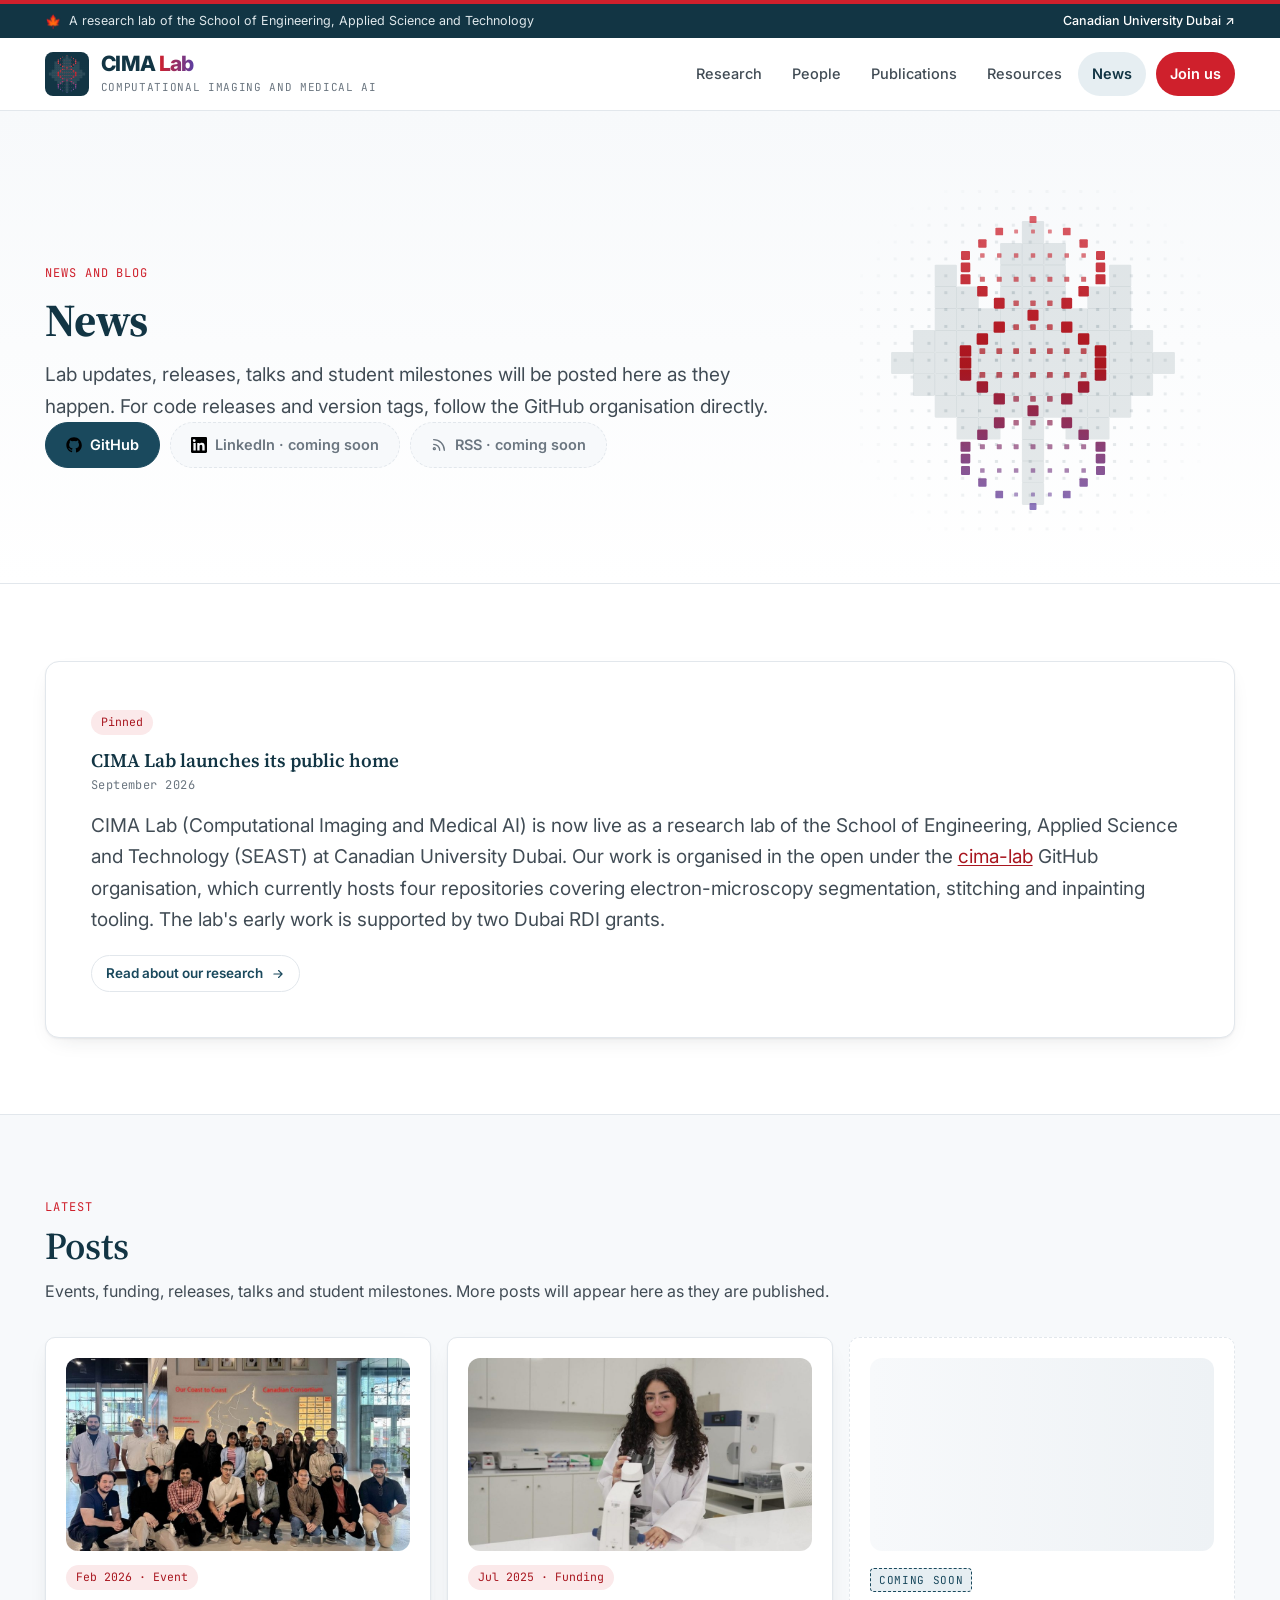
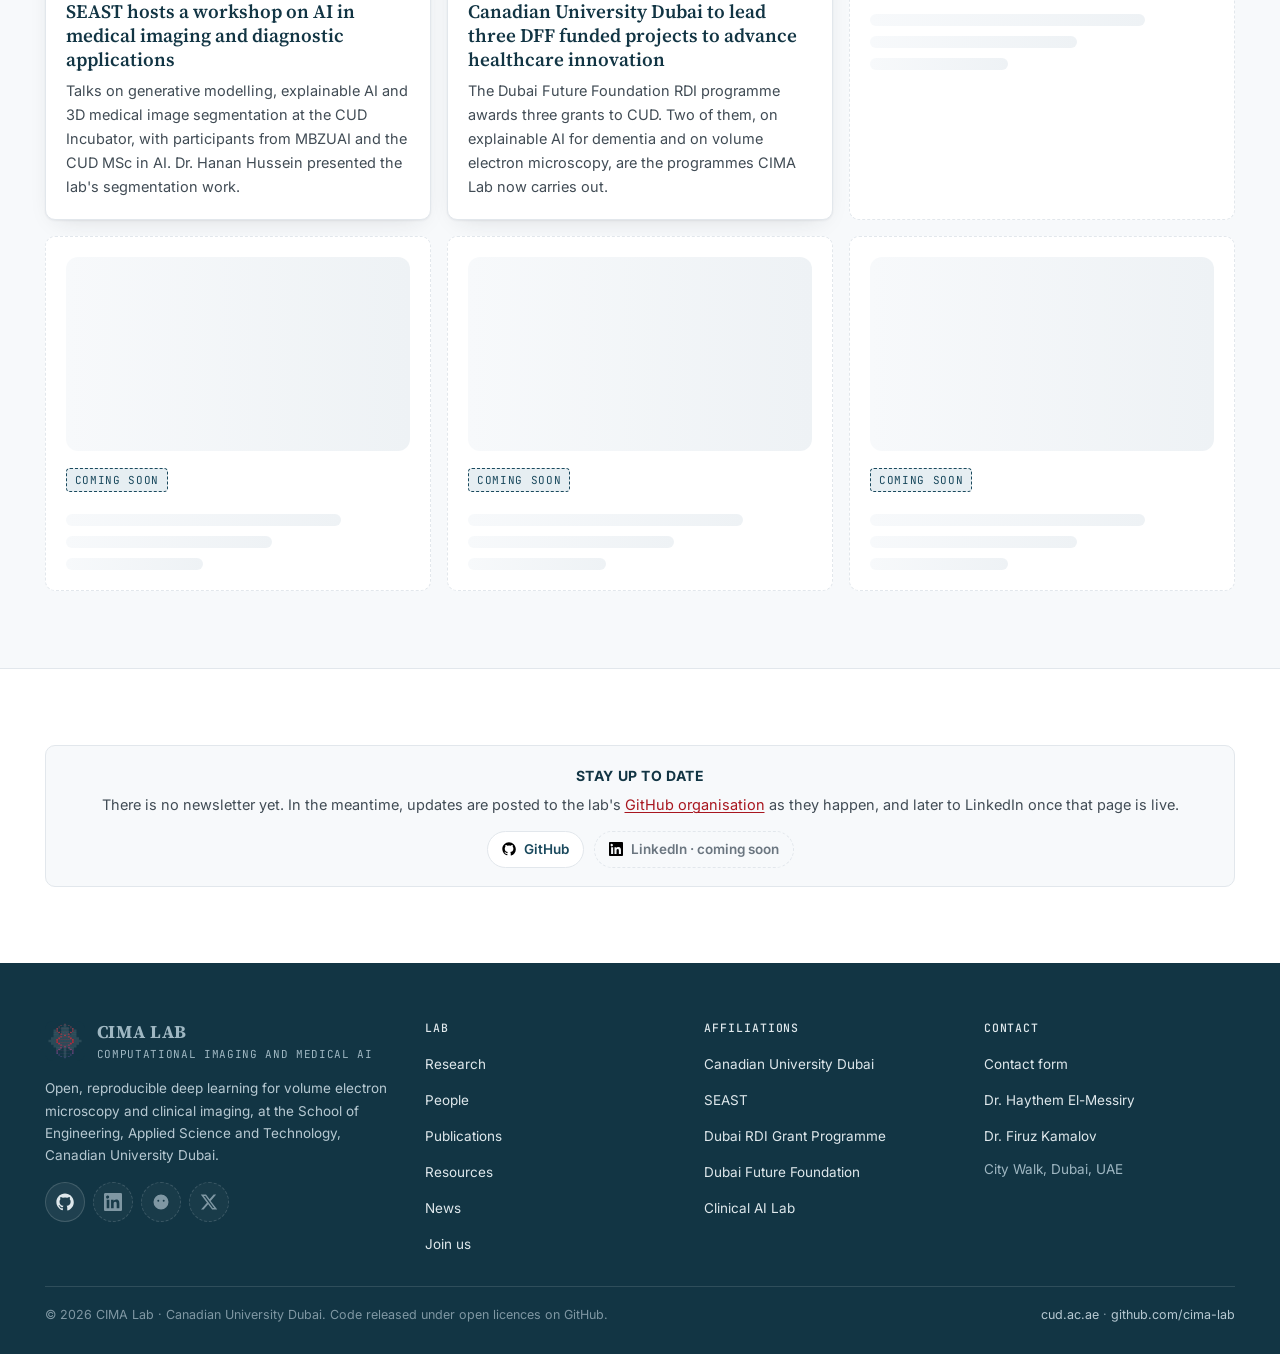
==== news/index.html @ 33dc1264 "Add CIMA Lab website for GitHub Pages org site" ====
<!DOCTYPE html>
<html lang="en" class="no-js">
<head>
<meta charset="UTF-8">
<meta name="viewport" content="width=device-width, initial-scale=1.0">
<title>News · CIMA Lab · Computational Imaging and Medical AI</title>
<meta name="description" content="Lab updates, releases, talks and student milestones from CIMA Lab, Canadian University Dubai.">
<meta name="theme-color" content="#CF202C">
<link rel="icon" type="image/svg+xml" href="../assets/logo/logo-light.svg">
<link rel="apple-touch-icon" href="../assets/logo/logo-light.svg">
<meta property="og:site_name" content="CIMA Lab">
<meta property="og:title" content="News · CIMA Lab">
<meta property="og:description" content="Lab updates, releases, talks and student milestones from CIMA Lab, Canadian University Dubai.">
<meta property="og:type" content="website">
<meta property="og:image" content="../assets/banner-cover/cover-light.svg">
<meta name="twitter:card" content="summary_large_image">
<link rel="preconnect" href="https://fonts.googleapis.com">
<link rel="preconnect" href="https://fonts.gstatic.com" crossorigin>
<link href="https://fonts.googleapis.com/css2?family=Inter:wght@400;500;600;700&family=Source+Serif+4:opsz,wght@8..60,400;8..60,600;8..60,700&family=JetBrains+Mono:wght@400;500&display=swap" rel="stylesheet">
<link rel="stylesheet" href="../css/variables.css">
<link rel="stylesheet" href="../css/theme.css">
<link rel="stylesheet" href="../css/site.css">
<link rel="stylesheet" href="../css/pages/news.css">
</head>
<body>
<a class="skip" href="#main">Skip to content</a>

<!-- University affiliation ribbon (sticky) -->
<div class="unibar" role="region" aria-label="University affiliation">
  <div class="wrap">
    <span><span class="leaf" aria-hidden="true">🍁</span><span class="long">A research lab of the School of Engineering, Applied Science and Technology</span><span class="short" style="display:none">Canadian University Dubai</span></span>
    <a href="https://www.cud.ac.ae" target="_blank" rel="noopener">Canadian University Dubai <span aria-hidden="true">↗</span></a>
  </div>
</div>

<!-- Site header (sticky) -->
<header class="site-header">
  <div class="wrap">
    <a class="logo" href="../index.html" aria-label="CIMA Lab home">
      <img src="../assets/logo/logo-dark.svg" alt="" width="44" height="44">
      <span><span class="lt"><span class="w1">CIMA</span> <span class="w2">Lab</span></span><span class="ls">Computational Imaging and Medical AI</span></span>
    </a>
    <button class="nav-toggle" aria-expanded="false" aria-controls="site-nav" aria-label="Toggle navigation">
      <svg class="ic-menu" viewBox="0 0 24 24" fill="none" stroke="currentColor" stroke-width="2" stroke-linecap="round"><path d="M4 7h16M4 12h16M4 17h16"/></svg>
      <svg class="ic-close" viewBox="0 0 24 24" fill="none" stroke="currentColor" stroke-width="2" stroke-linecap="round"><path d="M6 6l12 12M18 6L6 18"/></svg>
    </button>
    <nav class="nav" id="site-nav" aria-label="Primary">
      <a href="../research/index.html">Research</a>
      <a href="../people.html">People</a>
      <a href="../publications.html">Publications</a>
      <a href="../resources.html">Resources</a>
      <a href="index.html" aria-current="page">News</a>
      <a class="cta" href="../join.html">Join us</a>
    </nav>
  </div>
</header>

<main id="main">

<div class="page-head with-art">
  <div class="wrap">
    <div class="ph-text">
<span class="k">News and blog</span>
    <h1>News</h1>
    <p class="lede">Lab updates, releases, talks and student milestones will be posted here as they happen. For code releases and version tags, follow the GitHub organisation directly.</p>
    <div class="btns">
      <a class="btn navy" href="https://github.com/cima-lab" target="_blank" rel="noopener">
        <svg viewBox="0 0 24 24" aria-hidden="true"><path d="M12 .5C5.7.5.5 5.7.5 12c0 5.1 3.3 9.4 7.9 10.9.6.1.8-.3.8-.6v-2c-3.2.7-3.9-1.4-3.9-1.4-.5-1.3-1.3-1.7-1.3-1.7-1-.7.1-.7.1-.7 1.2.1 1.8 1.2 1.8 1.2 1 1.8 2.8 1.3 3.4 1 .1-.8.4-1.3.7-1.6-2.6-.3-5.3-1.3-5.3-5.7 0-1.3.5-2.3 1.2-3.1-.1-.3-.5-1.5.1-3.1 0 0 1-.3 3.2 1.2a11 11 0 0 1 5.8 0c2.2-1.5 3.2-1.2 3.2-1.2.6 1.6.2 2.8.1 3.1.8.8 1.2 1.8 1.2 3.1 0 4.4-2.7 5.4-5.3 5.7.4.4.8 1.1.8 2.2v3.3c0 .3.2.7.8.6 4.6-1.5 7.9-5.8 7.9-10.9C23.5 5.7 18.3.5 12 .5z"/></svg>
        GitHub
      </a>
      <span class="btn scoped" title="LinkedIn page not created yet" aria-label="LinkedIn, coming soon">
        <svg viewBox="0 0 24 24" aria-hidden="true"><path d="M20.4 20.4h-3.5v-5.6c0-1.3 0-3-1.9-3s-2.1 1.4-2.1 2.9v5.7H9.4V9h3.4v1.6c.5-.9 1.6-1.9 3.4-1.9 3.6 0 4.3 2.4 4.3 5.5v6.2zM5.3 7.4a2.1 2.1 0 1 1 0-4.1 2.1 2.1 0 0 1 0 4.1zM7.1 20.4H3.6V9h3.5v11.4zM22.2 0H1.8C.8 0 0 .8 0 1.7v20.5c0 1 .8 1.8 1.8 1.8h20.4c1 0 1.8-.8 1.8-1.8V1.7c0-1-.8-1.7-1.8-1.7z"/></svg>
        LinkedIn · coming soon
      </span>
      <span class="btn scoped" title="RSS feed not available yet" aria-label="RSS feed, coming soon">
        <svg viewBox="0 0 24 24" fill="none" stroke="currentColor" stroke-width="2" stroke-linecap="round" stroke-linejoin="round" aria-hidden="true"><path d="M4 4a16 16 0 0 1 16 16M4 11a9 9 0 0 1 9 9M5 19a1.5 1.5 0 1 0 0-3 1.5 1.5 0 0 0 0 3z"/></svg>
        RSS · coming soon
      </span>
    </div>
      </div>
    <figure class="art"><img src="../assets/logo/logo-transparent.svg" alt="CIMA Lab mark" width="512" height="512"></figure>
  </div>
</div>

<section class="sec" aria-labelledby="pinned-h">
  <div class="wrap">
    <h2 id="pinned-h" class="sr-only">Pinned update</h2>
    <article class="panel news-pinned" data-reveal>
      <span class="pill red">Pinned</span>
      <h3>CIMA Lab launches its public home</h3>
      <p class="date">September 2026</p>
      <p>CIMA Lab (Computational Imaging and Medical AI) is now live as a research lab of the School of Engineering, Applied Science and Technology (SEAST) at Canadian University Dubai. Our work is organised in the open under the <a href="https://github.com/cima-lab" target="_blank" rel="noopener">cima-lab</a> GitHub organisation, which currently hosts four repositories covering electron-microscopy segmentation, stitching and inpainting tooling. The lab's early work is supported by two Dubai RDI grants.</p>
      <a class="btn sm" href="../research/index.html">
        Read about our research
        <svg viewBox="0 0 24 24" fill="none" stroke="currentColor" stroke-width="2" stroke-linecap="round" stroke-linejoin="round" aria-hidden="true"><path d="M5 12h14M13 6l6 6-6 6"/></svg>
      </a>
    </article>
  </div>
</section>

<section class="sec alt" aria-labelledby="soon-h">
  <div class="wrap">
    <div class="sh">
      <div>
        <span class="k">Latest</span>
        <h2 id="soon-h">Posts</h2>
        <p role="status">Events, funding, releases, talks and student milestones. More posts will appear here as they are published.</p>
      </div>
    </div>
    <div class="grid g3">
      <article class="news-card" data-reveal>
        <a class="thumb" href="seast-ai-medical-imaging-workshop.html" tabindex="-1" aria-hidden="true"><img src="../assets/news/seast-ai-medical-imaging-workshop/workshop-card.jpg" alt="" width="960" height="540"></a>
        <span class="pill red">Feb 2026 · Event</span>
        <h3><a href="seast-ai-medical-imaging-workshop.html">SEAST hosts a workshop on AI in medical imaging and diagnostic applications</a></h3>
        <p>Talks on generative modelling, explainable AI and 3D medical image segmentation at the CUD Incubator, with participants from MBZUAI and the CUD MSc in AI. Dr. Hanan Hussein presented the lab's segmentation work.</p>
      </article>
      <article class="news-card" data-reveal>
        <a class="thumb" href="dff-funded-projects.html" tabindex="-1" aria-hidden="true"><img src="../assets/news/dff-funded-projects/grants-card.jpg" alt="" width="960" height="540"></a>
        <span class="pill red">Jul 2025 · Funding</span>
        <h3><a href="dff-funded-projects.html">Canadian University Dubai to lead three DFF funded projects to advance healthcare innovation</a></h3>
        <p>The Dubai Future Foundation RDI programme awards three grants to CUD. Two of them, on explainable AI for dementia and on volume electron microscopy, are the programmes CIMA Lab now carries out.</p>
      </article>
      <div class="soon-card">
        <div class="skeleton block" aria-hidden="true"></div>
        <span class="badge-soon" aria-hidden="true">Coming soon</span>
        <div class="skeleton line w80" aria-hidden="true"></div>
        <div class="skeleton line w60" aria-hidden="true"></div>
        <div class="skeleton line w40" aria-hidden="true"></div>
        <span class="sr-only">Coming soon</span>
      </div>
      <div class="soon-card">
        <div class="skeleton block" aria-hidden="true"></div>
        <span class="badge-soon" aria-hidden="true">Coming soon</span>
        <div class="skeleton line w80" aria-hidden="true"></div>
        <div class="skeleton line w60" aria-hidden="true"></div>
        <div class="skeleton line w40" aria-hidden="true"></div>
        <span class="sr-only">Coming soon</span>
      </div>
      <div class="soon-card">
        <div class="skeleton block" aria-hidden="true"></div>
        <span class="badge-soon" aria-hidden="true">Coming soon</span>
        <div class="skeleton line w80" aria-hidden="true"></div>
        <div class="skeleton line w60" aria-hidden="true"></div>
        <div class="skeleton line w40" aria-hidden="true"></div>
        <span class="sr-only">Coming soon</span>
      </div>
      <div class="soon-card">
        <div class="skeleton block" aria-hidden="true"></div>
        <span class="badge-soon" aria-hidden="true">Coming soon</span>
        <div class="skeleton line w80" aria-hidden="true"></div>
        <div class="skeleton line w60" aria-hidden="true"></div>
        <div class="skeleton line w40" aria-hidden="true"></div>
        <span class="sr-only">Coming soon</span>
      </div>
    </div>
  </div>
</section>

<section class="sec">
  <div class="wrap">
    <div class="box news-updates">
      <h4>Stay up to date</h4>
      <p>There is no newsletter yet. In the meantime, updates are posted to the lab's <a href="https://github.com/cima-lab" target="_blank" rel="noopener">GitHub organisation</a> as they happen, and later to LinkedIn once that page is live.</p>
      <div class="btns">
        <a class="btn sm" href="https://github.com/cima-lab" target="_blank" rel="noopener">
          <svg viewBox="0 0 24 24" aria-hidden="true"><path d="M12 .5C5.7.5.5 5.7.5 12c0 5.1 3.3 9.4 7.9 10.9.6.1.8-.3.8-.6v-2c-3.2.7-3.9-1.4-3.9-1.4-.5-1.3-1.3-1.7-1.3-1.7-1-.7.1-.7.1-.7 1.2.1 1.8 1.2 1.8 1.2 1 1.8 2.8 1.3 3.4 1 .1-.8.4-1.3.7-1.6-2.6-.3-5.3-1.3-5.3-5.7 0-1.3.5-2.3 1.2-3.1-.1-.3-.5-1.5.1-3.1 0 0 1-.3 3.2 1.2a11 11 0 0 1 5.8 0c2.2-1.5 3.2-1.2 3.2-1.2.6 1.6.2 2.8.1 3.1.8.8 1.2 1.8 1.2 3.1 0 4.4-2.7 5.4-5.3 5.7.4.4.8 1.1.8 2.2v3.3c0 .3.2.7.8.6 4.6-1.5 7.9-5.8 7.9-10.9C23.5 5.7 18.3.5 12 .5z"/></svg>
          GitHub
        </a>
        <span class="btn sm scoped" title="LinkedIn page not created yet" aria-label="LinkedIn, coming soon">
          <svg viewBox="0 0 24 24" aria-hidden="true"><path d="M20.4 20.4h-3.5v-5.6c0-1.3 0-3-1.9-3s-2.1 1.4-2.1 2.9v5.7H9.4V9h3.4v1.6c.5-.9 1.6-1.9 3.4-1.9 3.6 0 4.3 2.4 4.3 5.5v6.2zM5.3 7.4a2.1 2.1 0 1 1 0-4.1 2.1 2.1 0 0 1 0 4.1zM7.1 20.4H3.6V9h3.5v11.4zM22.2 0H1.8C.8 0 0 .8 0 1.7v20.5c0 1 .8 1.8 1.8 1.8h20.4c1 0 1.8-.8 1.8-1.8V1.7c0-1-.8-1.7-1.8-1.7z"/></svg>
          LinkedIn · coming soon
        </span>
      </div>
    </div>
  </div>
</section>

</main>

<!-- Footer -->
<footer class="site-footer">
  <div class="wrap">
    <div class="top">
      <div>
        <a class="fbrand" href="../index.html"><img src="../assets/logo/logo-dark.svg" alt="" width="40" height="40"><span><b>CIMA Lab</b><span>Computational Imaging and Medical AI</span></span></a>
        <p>Open, reproducible deep learning for volume electron microscopy and clinical imaging, at the School of Engineering, Applied Science and Technology, Canadian University Dubai.</p>
        <div class="soc" style="margin-top:16px">
          <a data-net="github" href="https://github.com/cima-lab" target="_blank" rel="noopener" aria-label="GitHub"><svg viewBox="0 0 24 24" aria-hidden="true"><path d="M12 .5C5.7.5.5 5.7.5 12c0 5.1 3.3 9.4 7.9 10.9.6.1.8-.3.8-.6v-2c-3.2.7-3.9-1.4-3.9-1.4-.5-1.3-1.3-1.7-1.3-1.7-1-.7.1-.7.1-.7 1.2.1 1.8 1.2 1.8 1.2 1 1.8 2.8 1.3 3.4 1 .1-.8.4-1.3.7-1.6-2.6-.3-5.3-1.3-5.3-5.7 0-1.3.5-2.3 1.2-3.1-.1-.3-.5-1.5.1-3.1 0 0 1-.3 3.2 1.2a11 11 0 0 1 5.8 0c2.2-1.5 3.2-1.2 3.2-1.2.6 1.6.2 2.8.1 3.1.8.8 1.2 1.8 1.2 3.1 0 4.4-2.7 5.4-5.3 5.7.4.4.8 1.1.8 2.2v3.3c0 .3.2.7.8.6 4.6-1.5 7.9-5.8 7.9-10.9C23.5 5.7 18.3.5 12 .5z"/></svg></a>
          <span class="off" title="LinkedIn page coming soon" aria-label="LinkedIn (coming soon)"><svg viewBox="0 0 24 24" aria-hidden="true"><path d="M20.4 20.4h-3.5v-5.6c0-1.3 0-3-1.9-3s-2.1 1.4-2.1 2.9v5.7H9.4V9h3.4v1.6c.5-.9 1.6-1.9 3.4-1.9 3.6 0 4.3 2.4 4.3 5.5v6.2zM5.3 7.4a2.1 2.1 0 1 1 0-4.1 2.1 2.1 0 0 1 0 4.1zM7.1 20.4H3.6V9h3.5v11.4zM22.2 0H1.8C.8 0 0 .8 0 1.7v20.5c0 1 .8 1.8 1.8 1.8h20.4c1 0 1.8-.8 1.8-1.8V1.7c0-1-.8-1.7-1.8-1.7z"/></svg></span>
          <span class="off" title="Hugging Face organisation coming soon" aria-label="Hugging Face (coming soon)"><svg viewBox="0 0 24 24" aria-hidden="true"><path d="M12 2a10 10 0 1 0 0 20 10 10 0 0 0 0-20zm-3.6 7a1.3 1.3 0 1 1 0 2.6 1.3 1.3 0 0 1 0-2.6zm7.2 0a1.3 1.3 0 1 1 0 2.6 1.3 1.3 0 0 1 0-2.6zM7.4 13.2c1.2 1.6 2.8 2.4 4.6 2.4s3.4-.8 4.6-2.4c.3-.4-.1-.9-.5-.7-1.3.6-2.7.9-4.1.9s-2.8-.3-4.1-.9c-.4-.2-.8.3-.5.7z"/></svg></span>
          <span class="off" title="X account coming soon" aria-label="X (coming soon)"><svg viewBox="0 0 24 24" aria-hidden="true"><path d="M18.2 2h3.4l-7.4 8.5L23 22h-6.8l-5.3-7-6.1 7H1.4l7.9-9L1 2h7l4.8 6.4L18.2 2zm-1.2 18h1.9L7.1 3.9H5.1L17 20z"/></svg></span>
        </div>
      </div>
      <div>
        <h4>Lab</h4>
        <ul>
          <li><a href="../research/index.html">Research</a></li>
          <li><a href="../people.html">People</a></li>
          <li><a href="../publications.html">Publications</a></li>
          <li><a href="../resources.html">Resources</a></li>
          <li><a href="index.html">News</a></li>
          <li><a href="../join.html">Join us</a></li>
        </ul>
      </div>
      <div>
        <h4>Affiliations</h4>
        <ul>
          <li><a href="https://www.cud.ac.ae" target="_blank" rel="noopener">Canadian University Dubai</a></li>
          <li><a href="https://www.cud.ac.ae/academics/schools/school-engineering-applied-science-and-technology" target="_blank" rel="noopener">SEAST</a></li>
          <li><a href="https://dubairdi.ae" target="_blank" rel="noopener">Dubai RDI Grant Programme</a></li>
          <li><a href="https://www.dubaifuture.ae" target="_blank" rel="noopener">Dubai Future Foundation</a></li>
          <li><a href="https://clinicalailab.com" target="_blank" rel="noopener">Clinical AI Lab</a></li>
        </ul>
      </div>
      <div>
        <h4>Contact</h4>
        <ul>
          <li><a href="../join.html#contact">Contact form</a></li>
          <li><a href="https://www.cud.ac.ae/personnel/dr-haytham-el-messiry" target="_blank" rel="noopener">Dr. Haythem El-Messiry</a></li>
          <li><a href="https://www.cud.ac.ae/personnel/dr-firuz-kamalov" target="_blank" rel="noopener">Dr. Firuz Kamalov</a></li>
          <li>City Walk, Dubai, UAE</li>
        </ul>
      </div>
    </div>
    <div class="bottom">
      <span>© 2026 CIMA Lab · Canadian University Dubai. Code released under open licences on GitHub.</span>
      <span><a href="https://www.cud.ac.ae" target="_blank" rel="noopener">cud.ac.ae</a> · <a href="https://github.com/cima-lab" target="_blank" rel="noopener">github.com/cima-lab</a></span>
    </div>
  </div>
</footer>

<script src="../js/site.js" defer></script>
</body>
</html>
---- css/variables.css ----
:root {
  /* Colors — CUD red (primary accent) */
  --cud-red: #CF202C;
  --cud-red-dark: #A8161F;
  --cud-red-soft: #FBE9EA;

  /* Colors — Navy (structural / headings) */
  --navy: #1a495d;
  --navy-deep: #123544;
  --navy-soft: #E6EEF2;

  /* Colors — Violet (tertiary accent, used sparingly) */
  --violet: #5b3fa3;
  --violet-dark: #4a3286;

  /* Colors — Ink (text) */
  --ink: #1f262b;
  --ink-2: #414c55;
  --ink-3: #6b7680;

  /* Colors — Surfaces */
  --paper: #ffffff;
  --paper-2: #f7f9fb;
  --rule: #e2e7ec;

  /* Colors — Status */
  --ok: #1f7a4d;
  --ok-soft: #E4F3EA;
  --warn: #9a6700;
  --warn-soft: #FFF4D6;

  /* Typography — Font families */
  --serif: "Source Serif 4", Georgia, serif;
  --sans: "Inter", ui-sans-serif, system-ui, sans-serif;
  --mono: "JetBrains Mono", ui-monospace, monospace;

  /* Typography — Type scale */
  --text-micro: 11px;
  --text-caption: 12px;
  --text-small: 13.5px;
  --text-body: 14.5px;
  --text-base: 16px;
  --text-lede: clamp(16px, 1.7vw, 19px);
  --text-heading-sm: 19px;
  --text-heading: clamp(26px, 3.4vw, 38px);
  --text-heading-lg: clamp(30px, 4.4vw, 46px);
  --text-display: clamp(34px, 5.4vw, 60px);
  --text-stat: clamp(30px, 3.5vw, 42px);

  /* Typography — Line heights */
  --leading-tight: 1.1;
  --leading-heading: 1.15;
  --leading-heading-sm: 1.2;
  --leading-body: 1.5;
  --leading-base: 1.65;

  /* Spacing scale */
  --spacing-4: 4px;
  --spacing-6: 6px;
  --spacing-8: 8px;
  --spacing-10: 10px;
  --spacing-12: 12px;
  --spacing-14: 14px;
  --spacing-16: 16px;
  --spacing-18: 18px;
  --spacing-20: 20px;
  --spacing-22: 22px;
  --spacing-24: 24px;
  --spacing-28: 28px;
  --spacing-32: 32px;
  --spacing-40: 40px;

  /* Border radius */
  --radius-xs: 4px;
  --radius-sm: 6px;
  --radius-md: 8px;
  --r: 10px;
  --radius-card: var(--r);
  --radius-lg: 12px;
  --radius-xl: 14px;
  --radius-full: 999px;
  --radius-circle: 50%;

  /* Shadow */
  --shadow: 0 1px 2px rgba(31,38,43,.06), 0 8px 24px -12px rgba(31,38,43,.18);

  /* Motion (used by reveal-on-scroll interactions) */
  --ease: cubic-bezier(0.22, 1, 0.36, 1);
}
---- css/theme.css ----
/*
  Helix theme.css — reusable component classes for CIMA Lab pages.
  Include variables.css before this file. Together they reproduce the
  look of brief.html / brand.html / presence.html / helix-variations/index.html.
*/

/* Base */
* { margin: 0; padding: 0; box-sizing: border-box; }
html { scroll-behavior: smooth; }
body {
  font-family: var(--sans);
  background: var(--paper-2);
  color: var(--ink);
  font-size: var(--text-base);
  line-height: var(--leading-base);
  -webkit-font-smoothing: antialiased;
}
a { color: var(--cud-red-dark); }

/* Kicker label */
.k {
  font-family: var(--mono);
  font-size: var(--text-caption);
  letter-spacing: .08em;
  text-transform: uppercase;
  color: var(--cud-red);
}

/* Topnav + brand */
.topnav {
  position: sticky;
  top: 0;
  z-index: 40;
  display: flex;
  align-items: center;
  justify-content: space-between;
  gap: 12px;
  padding: 10px clamp(16px, 3vw, var(--spacing-32));
  background: rgba(255,255,255,.92);
  backdrop-filter: blur(10px);
  border-bottom: 1px solid var(--rule);
  border-top: 4px solid var(--cud-red);
}
.topnav .brand {
  display: inline-flex;
  align-items: center;
  gap: 8px;
  min-height: 44px;
  color: var(--navy);
  text-decoration: none;
  font-weight: 700;
  font-size: 17px;
  white-space: nowrap;
}
.topnav .brand .leaf { color: var(--cud-red); }
.topnav .right { display: flex; align-items: center; gap: 8px; flex-wrap: wrap; justify-content: flex-end; }
.topnav .counter { font-family: var(--mono); font-size: var(--text-micro); color: var(--ink-3); min-width: 6ch; text-align: right; }

/* Buttons — .btn (links) and topnav <button> share the same shape */
.topnav button,
.btn {
  display: inline-flex;
  align-items: center;
  justify-content: center;
  min-height: 44px;
  min-width: 44px;
  padding: 8px 14px;
  border-radius: var(--radius-full);
  border: 1px solid var(--rule);
  background: var(--paper);
  color: var(--navy);
  font: inherit;
  font-size: 14px;
  font-weight: 600;
  text-decoration: none;
  cursor: pointer;
}
.topnav button:hover,
.btn:hover { border-color: var(--navy); }

.btn.red { background: var(--cud-red); border-color: var(--cud-red); color: var(--paper); }
.btn.red:hover { background: var(--cud-red-dark); border-color: var(--cud-red-dark); }

.btn.purple { background: var(--violet); border-color: var(--violet); color: var(--paper); }
.btn.purple:hover { background: var(--violet-dark); border-color: var(--violet-dark); }

.btn.muted { color: var(--ink-3); border-color: var(--rule); background: var(--paper-2); }
.btn.muted:hover { color: var(--ink-2); border-color: var(--ink-3); }

@media (max-width: 640px) {
  .topnav .counter { display: none; }
  .topnav .right { flex-wrap: wrap; justify-content: flex-end; }
}

/* .box card */
.box {
  background: var(--paper-2);
  border: 1px solid var(--rule);
  border-radius: var(--radius-card);
  padding: var(--spacing-18) var(--spacing-20);
}
.box h4 {
  font-size: 14px;
  font-weight: 700;
  color: var(--navy-deep);
  text-transform: uppercase;
  letter-spacing: .04em;
  margin-bottom: 6px;
}
.box p { font-size: var(--text-body); color: var(--ink-2); }
.box ul { margin: 6px 0 0 18px; font-size: var(--text-body); color: var(--ink-2); }
.box li + li { margin-top: 4px; }

/* Stat callout (a .box modifier) */
.stat { text-align: left; }
.stat b {
  display: block;
  font-family: var(--serif);
  font-size: var(--text-stat);
  font-weight: 600;
  color: var(--cud-red);
  line-height: 1;
}
.stat span { font-size: 13.5px; color: var(--ink-2); }

/* Pill badges */
.pill {
  display: inline-block;
  font-family: var(--mono);
  font-size: 11.5px;
  color: var(--navy);
  background: var(--navy-soft);
  border-radius: var(--radius-full);
  padding: 3px 10px;
}
.pill.red { color: var(--cud-red-dark); background: var(--cud-red-soft); }
.pill.ok { color: var(--ok); background: var(--ok-soft); }

/* Flag / gap badges — same idea as .pill, rectangular radius */
.flag {
  display: inline-block;
  font-family: var(--mono);
  font-size: var(--text-micro);
  color: var(--warn);
  background: var(--warn-soft);
  border-radius: var(--radius-xs);
  padding: 1px 6px;
  vertical-align: middle;
}
.gap {
  display: inline-block;
  font-family: var(--mono);
  font-size: var(--text-micro);
  color: var(--navy);
  background: var(--navy-soft);
  border: 1px dashed var(--navy);
  border-radius: var(--radius-xs);
  padding: 1px 6px;
  vertical-align: middle;
  white-space: nowrap;
}

/* Grid column system */
.grid { display: grid; gap: var(--spacing-16); margin-top: var(--spacing-20); }
.g2 { grid-template-columns: 1fr 1fr; }
.g3 { grid-template-columns: repeat(3, 1fr); }
.g4 { grid-template-columns: repeat(4, 1fr); }
@media (max-width: 900px) { .g3, .g4 { grid-template-columns: 1fr 1fr; } }
@media (max-width: 640px) { .g2, .g3, .g4 { grid-template-columns: 1fr; } }

/* Table */
table { width: 100%; border-collapse: collapse; margin-top: var(--spacing-18); font-size: var(--text-body); }
th, td { text-align: left; padding: 10px 12px; border-bottom: 1px solid var(--rule); vertical-align: top; }
th {
  font-size: var(--text-caption);
  text-transform: uppercase;
  letter-spacing: .06em;
  color: var(--ink-3);
  font-weight: 600;
  background: var(--paper-2);
}
td b { color: var(--navy-deep); }
td code, .mono { font-family: var(--mono); font-size: 13px; }
.table-wrap { overflow-x: auto; -webkit-overflow-scrolling: touch; }
.table-wrap table { min-width: 640px; }
tr.rec td { background: var(--cud-red-soft); }

/* Elevated panel (.slide / section.variant / .set) */
.panel {
  background: var(--paper);
  border: 1px solid var(--rule);
  border-radius: var(--radius-xl);
  box-shadow: var(--shadow);
  padding: clamp(18px, 3.5vw, 56px);
  position: relative;
  scroll-margin-top: 80px;
}

/* Reveal-on-scroll utility (progressive enhancement, requires an IntersectionObserver in page JS) */
[data-reveal] { opacity: 0; transform: translateY(14px); transition: opacity .55s var(--ease), transform .55s var(--ease); }
[data-reveal].in { opacity: 1; transform: none; }
@media (prefers-reduced-motion: reduce) {
  [data-reveal] { opacity: 1 !important; transform: none !important; transition: none !important; }
}
---- css/site.css ----
/*
  CIMA Lab website - site.css
  Page chrome and shared components for the public lab website.
  Load order: variables.css -> theme.css -> site.css
  Every value here is drawn from design-system/DESIGN.md (Helix).
*/

:root {
  --pad: clamp(18px, 3.5vw, 64px);
  --unibar-h: 34px;
  --header-h: 72px;
  --max: none; /* content spans the viewport; only --pad gutters remain */
}

html { scroll-padding-top: calc(var(--unibar-h) + var(--header-h) + 16px); }
body { background: var(--paper); }
a { color: var(--cud-red-dark); text-decoration-thickness: 1px; text-underline-offset: 2px; }
img, svg { display: block; max-width: 100%; }
:focus-visible { outline: 2px solid var(--navy); outline-offset: 2px; border-radius: 4px; }
.sr-only { position: absolute; width: 1px; height: 1px; padding: 0; margin: -1px; overflow: hidden; clip: rect(0,0,0,0); white-space: nowrap; border: 0; }
.skip { position: absolute; left: 12px; top: -60px; z-index: 100; background: var(--navy-deep); color: #fff; padding: 10px 14px; border-radius: var(--radius-full); font-weight: 600; font-size: 14px; text-decoration: none; }
.skip:focus { top: 12px; }

.wrap { max-width: var(--max); width: 100%; margin: 0 auto; padding: 0 var(--pad); }

/* ---------- University affiliation ribbon (sticky, sits above header) ---------- */
.unibar {
  position: sticky; top: 0; z-index: 60;
  min-height: var(--unibar-h);
  background: var(--navy-deep); color: #dfe8ec;
  border-top: 4px solid var(--cud-red);
  font-size: 12.5px; line-height: 1.3;
}
.unibar .wrap { display: flex; justify-content: space-between; align-items: center; gap: 10px 16px; min-height: var(--unibar-h); padding-top: 4px; padding-bottom: 4px; }
.unibar span { display: inline-flex; align-items: center; gap: 8px; }
.unibar .leaf { color: #ff8c94; font-size: 13px; }
.unibar a { color: #fff; text-decoration: none; font-weight: 500; white-space: nowrap; display: inline-flex; align-items: center; gap: 4px; min-height: 26px; }
.unibar a:hover { text-decoration: underline; text-decoration-color: rgba(255,255,255,.5); }
@media (max-width: 640px) { .unibar .wrap span.long { display: none; } }

/* ---------- Site header (sticky, below the ribbon) ---------- */
.site-header {
  position: sticky; top: var(--unibar-h); z-index: 50;
  background: rgba(255,255,255,.92); backdrop-filter: blur(10px); -webkit-backdrop-filter: blur(10px);
  border-bottom: 1px solid var(--rule);
}
.site-header .wrap { display: flex; align-items: center; justify-content: space-between; gap: 12px; min-height: var(--header-h); }
.logo { display: inline-flex; align-items: center; gap: 12px; text-decoration: none; color: inherit; min-height: 44px; }
.logo img { width: 44px; height: 44px; border-radius: var(--radius-md); flex: none; }
.logo .lt { display: block; font-family: var(--sans); font-size: 21px; font-weight: 800; color: var(--navy-deep); line-height: 1.1; letter-spacing: -0.03em; white-space: nowrap; }
.logo .lt .w2 { background: linear-gradient(90deg, var(--cud-red), var(--violet)); -webkit-background-clip: text; background-clip: text; color: transparent; }
.logo .ls { display: block; font-family: var(--mono); font-size: 11px; color: var(--ink-3); letter-spacing: .06em; text-transform: uppercase; margin-top: 3px; white-space: nowrap; }
@media (max-width: 480px) { .logo .ls { display: none; } .logo .lt { font-size: 18px; } }

.nav { display: flex; align-items: center; gap: 2px; }
.nav a { display: inline-flex; align-items: center; min-height: 44px; padding: 8px 14px; text-decoration: none; font-size: 14.5px; font-weight: 500; color: var(--ink-2); border-radius: var(--radius-full); transition: background .18s var(--ease), color .18s var(--ease); }
.nav a:hover { background: var(--paper-2); color: var(--navy-deep); }
.nav a[aria-current="page"] { color: var(--navy-deep); background: var(--navy-soft); font-weight: 600; }
.nav a.cta { background: var(--cud-red); color: #fff; margin-left: 8px; font-weight: 600; }
.nav a.cta:hover { background: var(--cud-red-dark); color: #fff; }
.nav a.cta[aria-current="page"] { background: var(--cud-red-dark); }

.nav-toggle { display: none; align-items: center; justify-content: center; width: 44px; height: 44px; border-radius: var(--radius-full); border: 1px solid var(--rule); background: var(--paper); color: var(--navy-deep); cursor: pointer; }
.nav-toggle svg { width: 20px; height: 20px; }
.nav-toggle .ic-close { display: none; }
.nav-toggle[aria-expanded="true"] .ic-menu { display: none; }
.nav-toggle[aria-expanded="true"] .ic-close { display: block; }

@media (max-width: 900px) {
  .nav-toggle { display: inline-flex; }
  .nav { position: absolute; left: 0; right: 0; top: 100%; display: none; flex-direction: column; align-items: stretch; gap: 4px; padding: 10px var(--pad) 16px; background: #fff; border-bottom: 1px solid var(--rule); box-shadow: var(--shadow); }
  .nav.open { display: flex; }
  .nav a { min-height: 48px; font-size: 16px; }
  .nav a.cta { margin-left: 0; margin-top: 6px; justify-content: center; }
}

/* ---------- Page header block (for interior pages) ---------- */
.page-head { padding: clamp(40px, 6vw, 72px) 0 clamp(24px, 4vw, 40px); border-bottom: 1px solid var(--rule); background: linear-gradient(180deg, var(--paper-2), #fff); }
.page-head h1 { font-family: var(--serif); font-weight: 700; font-size: var(--text-heading-lg); color: var(--navy-deep); line-height: var(--leading-tight); margin: 10px 0 14px; letter-spacing: -0.01em; }
.page-head .lede { color: var(--ink-2); font-size: var(--text-lede); }
/* Page head with brand artwork on the right (banner / cover / logo SVGs). Text column spans the remaining width. */
.page-head.with-art .wrap { display: grid; grid-template-columns: minmax(0, 1fr) minmax(260px, 34%); gap: clamp(20px, 4vw, 56px); align-items: center; }
.page-head .ph-text { min-width: 0; }
.page-head .art { margin: 0; display: flex; justify-content: flex-end; }
.page-head .art img { width: 100%; height: auto; }
.page-head.art-dark .art img { border-radius: var(--radius-lg); box-shadow: var(--shadow); }
@media (max-width: 860px) { .page-head.with-art .wrap { grid-template-columns: 1fr; } .page-head .art { justify-content: center; } .page-head .art img { max-width: 520px; } }
.page-head .row { display: flex; justify-content: space-between; align-items: flex-end; gap: 20px; flex-wrap: wrap; }

/* ---------- Sections ---------- */
section.sec { padding: clamp(44px, 6vw, 80px) 0; border-bottom: 1px solid var(--rule); scroll-margin-top: calc(var(--unibar-h) + var(--header-h) + 8px); }
section.sec:last-of-type { border-bottom: 0; }
section.sec.alt { background: var(--paper-2); }
.sh { display: flex; justify-content: space-between; align-items: flex-end; gap: 16px; flex-wrap: wrap; margin-bottom: clamp(20px, 3vw, 32px); }
.sh h2, section.sec h2 { font-family: var(--serif); font-weight: 600; font-size: var(--text-heading); color: var(--navy-deep); line-height: var(--leading-heading); margin-top: 6px; letter-spacing: -0.01em; }
.sh p { color: var(--ink-2); margin-top: 10px; }
.sh .more { font-size: 14px; font-weight: 600; color: var(--cud-red-dark); text-decoration: none; min-height: 44px; display: inline-flex; align-items: center; gap: 6px; }
.sh .more:hover { text-decoration: underline; }
h3 { font-family: var(--serif); font-weight: 600; color: var(--navy-deep); line-height: 1.25; }

/* ---------- Buttons (site variant, pill per design system) ---------- */
.btns { display: flex; gap: 10px; flex-wrap: wrap; }
.btn { gap: 8px; padding: 10px 20px; font-size: 14.5px; transition: background .18s var(--ease), border-color .18s var(--ease), color .18s var(--ease), transform .18s var(--ease); }
.btn:active { transform: translateY(1px); }
.btn svg { width: 16px; height: 16px; flex: none; }
.btn.navy { background: var(--navy); border-color: var(--navy); color: #fff; }
.btn.navy:hover { background: var(--navy-deep); border-color: var(--navy-deep); }
.btn.ghost { background: transparent; }
.btn.sm { min-height: 36px; padding: 6px 14px; font-size: 13.5px; }
.btn.sm svg { width: 14px; height: 14px; }
.btn[aria-disabled="true"], .btn.scoped { color: var(--ink-3); background: var(--paper-2); border-style: dashed; pointer-events: none; }

/* ---------- Cards ---------- */
.card { background: #fff; border: 1px solid var(--rule); border-radius: var(--r); padding: 20px; box-shadow: var(--shadow); transition: border-color .18s var(--ease), transform .25s var(--ease); }
.card h3 { font-size: 19px; margin-bottom: 6px; }
.card p { font-size: var(--text-body); color: var(--ink-2); }
a.card { text-decoration: none; color: inherit; display: block; }
a.card:hover, .card.hover:hover { border-color: var(--navy); }
.card .ico { width: 40px; height: 40px; border-radius: var(--radius-md); background: var(--cud-red-soft); color: var(--cud-red); display: grid; place-items: center; font-weight: 700; margin-bottom: 12px; font-family: var(--mono); font-size: 12.5px; }
.card .ico.navy { background: var(--navy-soft); color: var(--navy); }
.card .ico.violet { background: #EEE9F8; color: var(--violet); }

/* Big horizontal card (research grants, projects, people) */
.hcard { display: grid; grid-template-columns: 200px 1fr; gap: clamp(18px, 3vw, 32px); align-items: start; background: #fff; border: 1px solid var(--rule); border-radius: var(--radius-xl); padding: clamp(18px, 3vw, 28px); box-shadow: var(--shadow); position: relative; }
.hcard.compact { grid-template-columns: 120px 1fr; border-radius: var(--r); padding: 18px 20px; }
.hcard .media { border-radius: var(--radius-lg); overflow: hidden; aspect-ratio: 1; background: linear-gradient(135deg, var(--navy-soft), #cfdde4); position: relative; display: grid; place-items: center; }
.hcard .media.red { background: linear-gradient(135deg, var(--cud-red-soft), #f4c9cc); }
.hcard .media.violet { background: linear-gradient(135deg, #EEE9F8, #d6cdf0); }
.hcard .media.navy { background: linear-gradient(160deg, #2b6f8a 0%, var(--navy-deep) 60%, #0c2530 100%); }
.hcard .media img { width: 100%; height: 100%; object-fit: cover; }
.hcard .media .glyph { font-family: var(--mono); font-size: 13px; font-weight: 500; color: var(--navy); letter-spacing: .06em; }
.hcard h3 { font-size: clamp(20px, 2.2vw, 26px); margin: 6px 0 8px; }
.hcard h3 a { color: inherit; text-decoration: none; }
.hcard h3 a:hover { color: var(--cud-red-dark); }
.hcard p { color: var(--ink-2); font-size: 15px; max-width: 70ch; }
.hcard .meta { display: flex; flex-wrap: wrap; gap: 8px 16px; font-size: 13px; color: var(--ink-3); margin-top: 10px; }
.hcard .meta b { color: var(--navy-deep); font-weight: 600; }
.hcard .actions { display: flex; flex-wrap: wrap; gap: 8px; margin-top: 16px; }
@media (max-width: 760px) {
  .hcard { grid-template-columns: 1fr; }
  .hcard .media { aspect-ratio: 16 / 7; max-height: 180px; }
  .hcard.compact { grid-template-columns: 1fr; }
  .hcard.compact .media { display: none; }
}

/* Tags */
.tags { display: flex; flex-wrap: wrap; gap: 6px; margin-top: 12px; }
.tags span, .tag { font-family: var(--mono); font-size: 11.5px; font-weight: 500; color: var(--ink-3); background: var(--paper-2); border: 1px solid var(--rule); border-radius: var(--radius-full); padding: 3px 10px; }

/* Role / group heading */
.role-h { font-family: var(--mono); font-size: var(--text-caption); letter-spacing: .08em; text-transform: uppercase; color: var(--ink-3); margin: clamp(28px, 4vw, 44px) 0 14px; padding-bottom: 8px; border-bottom: 1px solid var(--rule); display: flex; justify-content: space-between; gap: 12px; }
.role-h:first-of-type { margin-top: 0; }

/* ---------- Social icon links (brand-coloured at rest, filled on hover) ---------- */
.soc { display: flex; flex-wrap: wrap; gap: 8px; }
.soc a, .soc span.off {
  --brand: var(--navy);
  display: inline-flex; align-items: center; justify-content: center; gap: 6px;
  min-width: 40px; min-height: 40px; padding: 0 10px; border-radius: var(--radius-full);
  border: 1px solid var(--rule); background: #fff; color: var(--brand); text-decoration: none;
  font-size: 12.5px; font-weight: 500; transition: background .18s var(--ease), color .18s var(--ease), border-color .18s var(--ease);
}
.soc svg { width: 18px; height: 18px; flex: none; fill: currentColor; }
.soc a:hover { background: var(--brand); border-color: var(--brand); color: #fff; }
.soc a[data-net="github"] { --brand: #24292f; }
.soc a[data-net="linkedin"] { --brand: #0a66c2; }
.soc a[data-net="scholar"] { --brand: #4285f4; }
.soc a[data-net="orcid"] { --brand: #a6ce39; }
.soc a[data-net="hf"] { --brand: #ff9d00; }
.soc a[data-net="x"] { --brand: #000; }
.soc a[data-net="email"] { --brand: var(--cud-red); }
.soc a[data-net="cud"] { --brand: var(--cud-red-dark); }
.soc a[data-net="web"] { --brand: var(--navy); }
.soc a[data-net="springer"], .soc a[data-net="doi"] { --brand: var(--navy-deep); }
.soc span.off { color: var(--ink-3); background: var(--paper-2); border-style: dashed; cursor: default; }
.soc.lg a, .soc.lg span.off { min-width: 44px; min-height: 44px; }
.soc.lg svg { width: 20px; height: 20px; }
/* Compact icon row (people cards): small, icon-only */
.soc.sm a, .soc.sm span.off { min-width: 30px; min-height: 30px; padding: 0 6px; }
.soc.sm svg { width: 14px; height: 14px; }

/* ---------- Scoped / coming-soon placeholders ---------- */
.scoped { position: relative; }
.badge-soon { display: inline-flex; align-items: center; gap: 6px; font-family: var(--mono); font-size: 11px; letter-spacing: .06em; text-transform: uppercase; color: var(--navy); background: var(--navy-soft); border: 1px dashed var(--navy); border-radius: var(--radius-xs); padding: 2px 8px; }
.skeleton { background: linear-gradient(90deg, var(--paper-2) 0%, #eef2f5 50%, var(--paper-2) 100%); background-size: 200% 100%; border-radius: var(--radius-sm); animation: shimmer 1.8s linear infinite; }
.skeleton.line { height: 12px; margin-top: 10px; }
.skeleton.line.w60 { width: 60%; } .skeleton.line.w80 { width: 80%; } .skeleton.line.w40 { width: 40%; }
.skeleton.block { aspect-ratio: 16 / 9; }
.skeleton.circle { width: 56px; height: 56px; border-radius: 50%; }
@keyframes shimmer { 0% { background-position: 200% 0; } 100% { background-position: -200% 0; } }
@media (prefers-reduced-motion: reduce) { .skeleton { animation: none; } }
.soon-card { background: #fff; border: 1px dashed var(--rule); border-radius: var(--r); padding: 20px; }
.soon-card .badge-soon { margin-bottom: 12px; }

/* ---------- Stats strip ---------- */
.stats { display: grid; grid-template-columns: repeat(4, 1fr); border: 1px solid var(--rule); border-radius: var(--radius-xl); overflow: hidden; background: #fff; box-shadow: var(--shadow); }
.stats > div { padding: 20px 24px; border-right: 1px solid var(--rule); }
.stats > div:last-child { border-right: 0; }
.stats b { display: block; font-family: var(--serif); font-size: var(--text-stat); font-weight: 600; color: var(--cud-red); line-height: 1; }
.stats span { font-size: 13.5px; color: var(--ink-2); display: block; margin-top: 6px; }
@media (max-width: 760px) { .stats { grid-template-columns: 1fr 1fr; } .stats > div:nth-child(2) { border-right: 0; } .stats > div:nth-child(-n+2) { border-bottom: 1px solid var(--rule); } }

/* ---------- Partner / affiliation logos row ---------- */
.partners { display: grid; grid-template-columns: repeat(auto-fit, minmax(180px, 1fr)); gap: 12px; }
.partners a, .partners span { display: flex; align-items: center; justify-content: center; text-align: center; min-height: 72px; border: 1px solid var(--rule); border-radius: var(--r); padding: 14px 18px; font-weight: 600; color: var(--ink-2); font-size: 14px; background: #fff; text-decoration: none; transition: border-color .18s var(--ease), color .18s var(--ease); }
.partners a:hover { border-color: var(--navy); color: var(--navy-deep); }

/* ---------- Forms ---------- */
.form { display: grid; gap: 14px; }
.form .row2 { display: grid; grid-template-columns: 1fr 1fr; gap: 14px; }
@media (max-width: 640px) { .form .row2 { grid-template-columns: 1fr; } }
.field label { display: block; font-size: 13.5px; font-weight: 600; color: var(--navy-deep); margin-bottom: 6px; }
.field label small { font-weight: 400; color: var(--ink-3); }
.field input, .field select, .field textarea { width: 100%; font: inherit; font-size: 15px; color: var(--ink); background: #fff; border: 1px solid var(--rule); border-radius: var(--radius-md); padding: 11px 14px; min-height: 46px; transition: border-color .18s var(--ease), box-shadow .18s var(--ease); }
.field textarea { min-height: 140px; resize: vertical; }
.field input:focus, .field select:focus, .field textarea:focus { outline: none; border-color: var(--navy); box-shadow: 0 0 0 3px var(--navy-soft); }
.field input[aria-invalid="true"], .field textarea[aria-invalid="true"] { border-color: var(--cud-red); }
.field .err { display: none; font-size: 12.5px; color: var(--cud-red-dark); margin-top: 6px; }
.field.invalid .err { display: block; }
.form .note { font-size: 12.5px; color: var(--ink-3); }
.form-status { display: none; padding: 14px 16px; border-radius: var(--r); font-size: 14.5px; }
.form-status.ok { display: block; background: var(--ok-soft); color: var(--ok); border: 1px solid #bfe2cc; }
.form-status.err { display: block; background: var(--cud-red-soft); color: var(--cud-red-dark); border: 1px solid #f2c2c6; }

/* ---------- Footer ---------- */
.site-footer { background: var(--navy-deep); color: #9fb7c2; font-size: 13.5px; margin-top: 0; }
.site-footer .top { display: grid; grid-template-columns: 1.4fr 1fr 1fr 1fr; gap: 28px; padding: clamp(36px, 5vw, 56px) 0 28px; border-bottom: 1px solid rgba(255,255,255,.12); }
@media (max-width: 900px) { .site-footer .top { grid-template-columns: 1fr 1fr; } }
@media (max-width: 560px) { .site-footer .top { grid-template-columns: 1fr; } }
.site-footer .fbrand { display: flex; gap: 12px; align-items: center; text-decoration: none; color: #fff; }
.site-footer .fbrand img { width: 40px; height: 40px; border-radius: var(--radius-md); }
.site-footer .fbrand b { display: block; font-family: var(--serif); font-size: 18px; line-height: 1.1; }
.site-footer .fbrand span { display: block; font-family: var(--mono); font-size: 11px; color: #9fb7c2; letter-spacing: .06em; text-transform: uppercase; margin-top: 3px; }
.site-footer p { margin-top: 14px; max-width: 40ch; color: #b7c9d2; }
.site-footer h4 { font-family: var(--mono); font-size: 11.5px; letter-spacing: .08em; text-transform: uppercase; color: #dfe8ec; margin-bottom: 12px; font-weight: 500; }
.site-footer ul { list-style: none; display: grid; gap: 8px; }
.site-footer ul a { color: #dfe8ec; text-decoration: none; display: inline-flex; align-items: center; gap: 6px; min-height: 28px; }
.site-footer ul a:hover { color: #fff; text-decoration: underline; text-decoration-color: rgba(255,255,255,.4); }
.site-footer .soc a { background: rgba(255,255,255,.06); border-color: rgba(255,255,255,.15); color: #dfe8ec; }
.site-footer .soc a:hover { background: #fff; border-color: #fff; color: var(--brand); }
.site-footer .soc span.off { background: rgba(255,255,255,.03); border-color: rgba(255,255,255,.15); color: #7f97a3; }
.site-footer .bottom { display: flex; justify-content: space-between; gap: 12px 24px; flex-wrap: wrap; padding: 18px 0 28px; font-size: 12.5px; color: #7f97a3; }
.site-footer .bottom a { color: #b7c9d2; text-decoration: none; }
.site-footer .bottom a:hover { color: #fff; }

/* ---------- Reveal on scroll (progressive enhancement) ---------- */
[data-reveal] { opacity: 0; transform: translateY(14px); transition: opacity .55s var(--ease), transform .55s var(--ease); }
[data-reveal].in, .no-js [data-reveal] { opacity: 1; transform: none; }
@media (prefers-reduced-motion: reduce) { [data-reveal] { opacity: 1 !important; transform: none !important; transition: none !important; } }

/* ---------- Print ---------- */
@media print {
  .unibar, .site-header, .site-footer, .nav-toggle, .skip { display: none !important; }
  body { background: #fff; }
  section.sec { padding: 18px 0; break-inside: avoid; }
  .card, .hcard { box-shadow: none; }
}
---- css/pages/news.css ----
/*
  CIMA Lab website - news.css
  Page-specific styles for news/index.html. Tokens only (variables.css /
  theme.css / site.css already loaded); no new colors, one shadow (--shadow),
  10px card radius (--r), 14px panel radius (--radius-xl), 999px pills.
*/

/* ---------- Pinned item (real content, no skeleton) ---------- */
.news-pinned .pill { margin-bottom: 14px; }
.news-pinned h3 { font-size: var(--text-heading-sm); margin-bottom: 4px; }
.news-pinned .date { font-family: var(--mono); font-size: var(--text-caption); letter-spacing: .04em; color: var(--ink-3); margin-bottom: 14px; }
.news-pinned p:not(.date) { color: var(--ink-2); font-size: var(--text-lede); }
.news-pinned .btn { margin-top: 20px; }

/* ---------- Coming-soon grid cards ---------- */
.soon-card .skeleton.block { margin-bottom: 14px; border-radius: var(--radius-lg); }

/* ---------- Newsletter / updates box ---------- */
.news-updates { text-align: center; }
.news-updates .btns { justify-content: center; margin-top: 14px; }

/* ---------- Page-head artwork: square mark, shown big and centred in its column ---------- */
.page-head .art { justify-content: center; }
.page-head .art img { max-width: 360px; }
@media (max-width: 860px) { .page-head .art img { max-width: 220px; } }

/* ---------- Real post card in the grid ---------- */
.news-card { background: var(--paper); border: 1px solid var(--rule); border-radius: var(--r); padding: 20px; box-shadow: var(--shadow); display: flex; flex-direction: column; transition: border-color .18s var(--ease); }
.news-card:hover { border-color: var(--navy); }
.news-card .thumb { display: block; border-radius: var(--radius-lg); overflow: hidden; margin-bottom: 14px; aspect-ratio: 16 / 9; background: var(--navy-soft); }
.news-card .thumb img { width: 100%; height: 100%; object-fit: cover; }
.news-card .pill { align-self: flex-start; margin-bottom: 10px; }
.news-card h3 { font-size: var(--text-heading-sm); margin-bottom: 8px; }
.news-card h3 a { color: inherit; text-decoration: none; }
.news-card h3 a:hover { color: var(--cud-red-dark); }
.news-card p { color: var(--ink-2); font-size: var(--text-body); }

/* ---------- Single post page ---------- */
.post-meta { display: flex; flex-wrap: wrap; gap: 6px 18px; margin-top: 14px; font-family: var(--mono); font-size: var(--text-caption); letter-spacing: .04em; color: var(--ink-3); }
.post-meta time { color: var(--navy-deep); }
.post-hero { margin: 0 0 clamp(24px, 4vw, 40px); }
.post-hero img { width: 100%; height: auto; border-radius: var(--radius-xl); box-shadow: var(--shadow); }
.post-hero figcaption { margin-top: 10px; font-size: var(--text-small); color: var(--ink-3); }
.post-body p { font-size: var(--text-lede); color: var(--ink-2); line-height: var(--leading-base); margin-bottom: 18px; }
.post-body p em { font-style: italic; color: var(--navy-deep); }
.post-body .btns { margin: 8px 0 clamp(28px, 4vw, 44px); }
.gallery { display: grid; grid-template-columns: repeat(3, minmax(0, 1fr)); gap: var(--spacing-14); }
.gallery figure { margin: 0; border-radius: var(--radius-lg); overflow: hidden; aspect-ratio: 3 / 2; background: var(--navy-soft); }
.gallery img { width: 100%; height: 100%; object-fit: cover; }
@media (max-width: 720px) { .gallery { grid-template-columns: 1fr 1fr; } }
@media (max-width: 460px) { .gallery { grid-template-columns: 1fr; } }
.credit { margin-top: 10px; font-size: var(--text-small); color: var(--ink-3); }
.back { margin-top: clamp(28px, 4vw, 44px); }
.back a { font-weight: 600; text-decoration: none; }
.back a:hover { text-decoration: underline; }
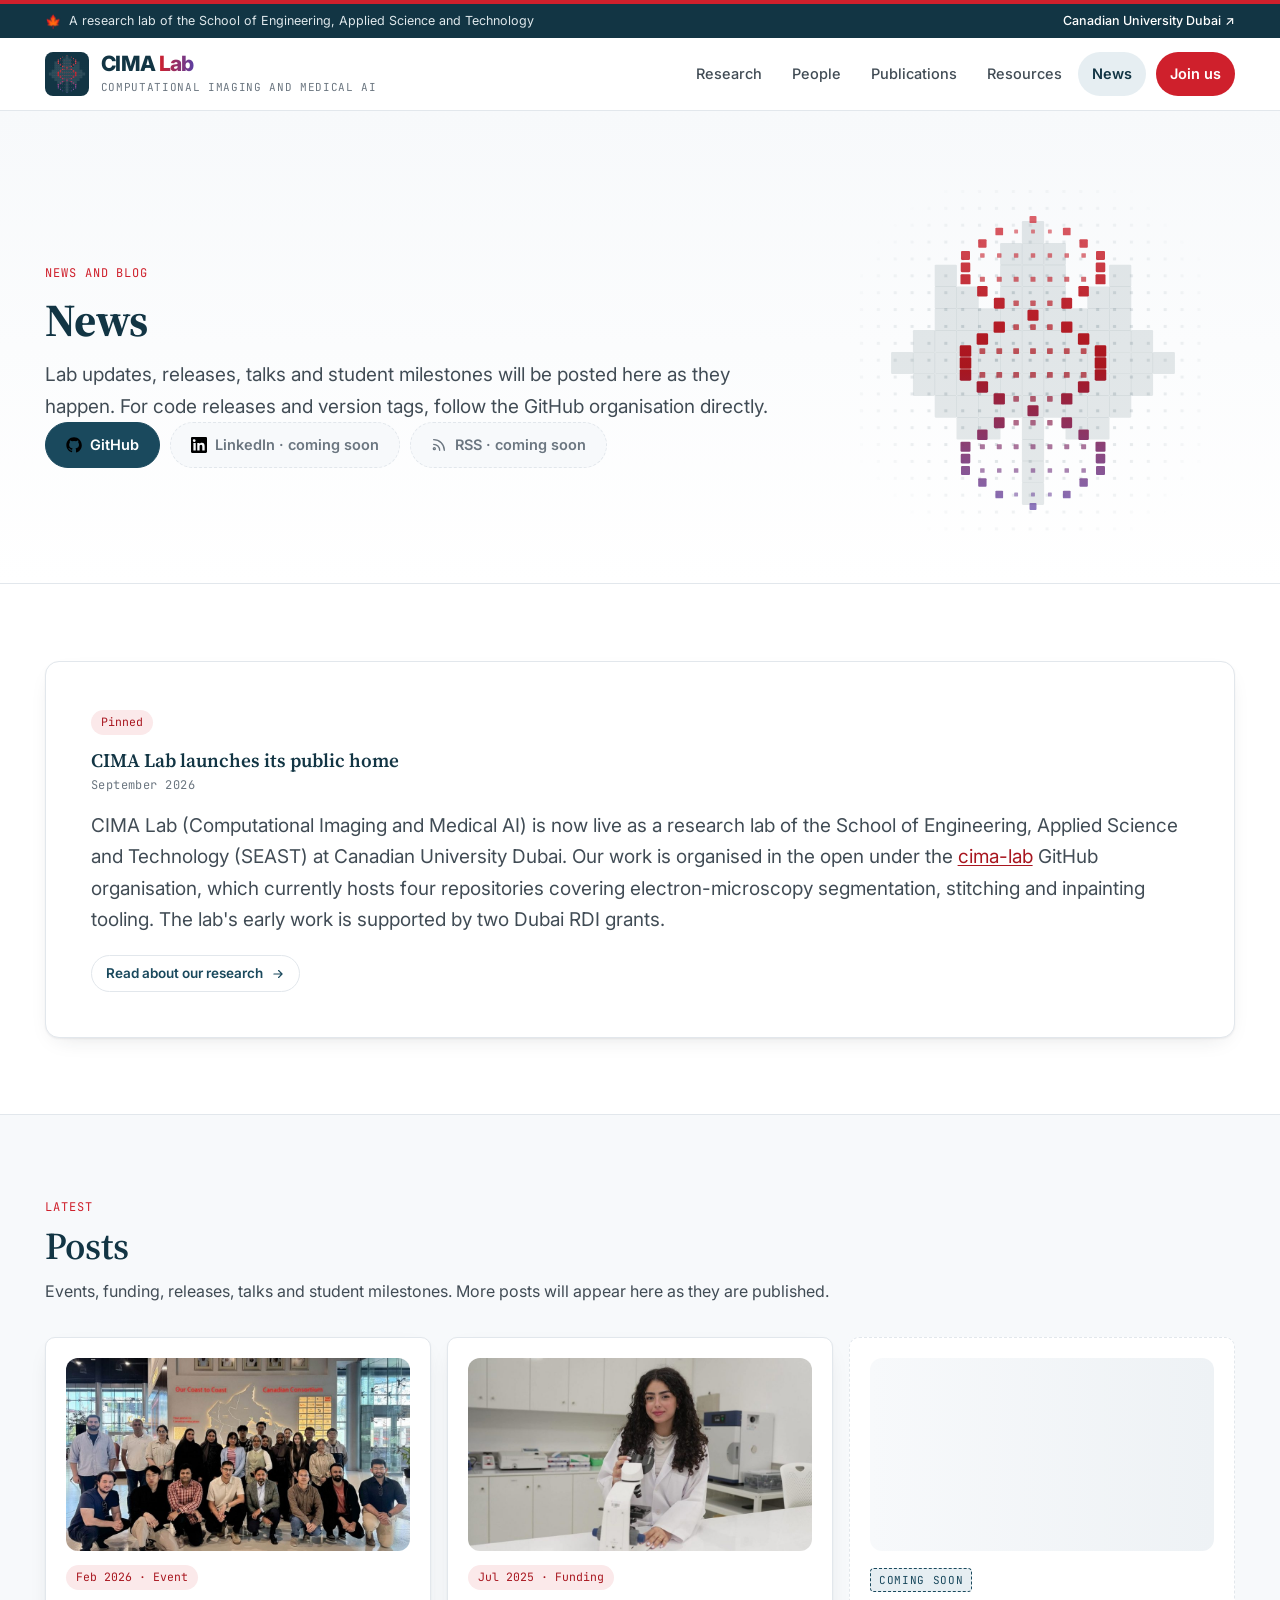
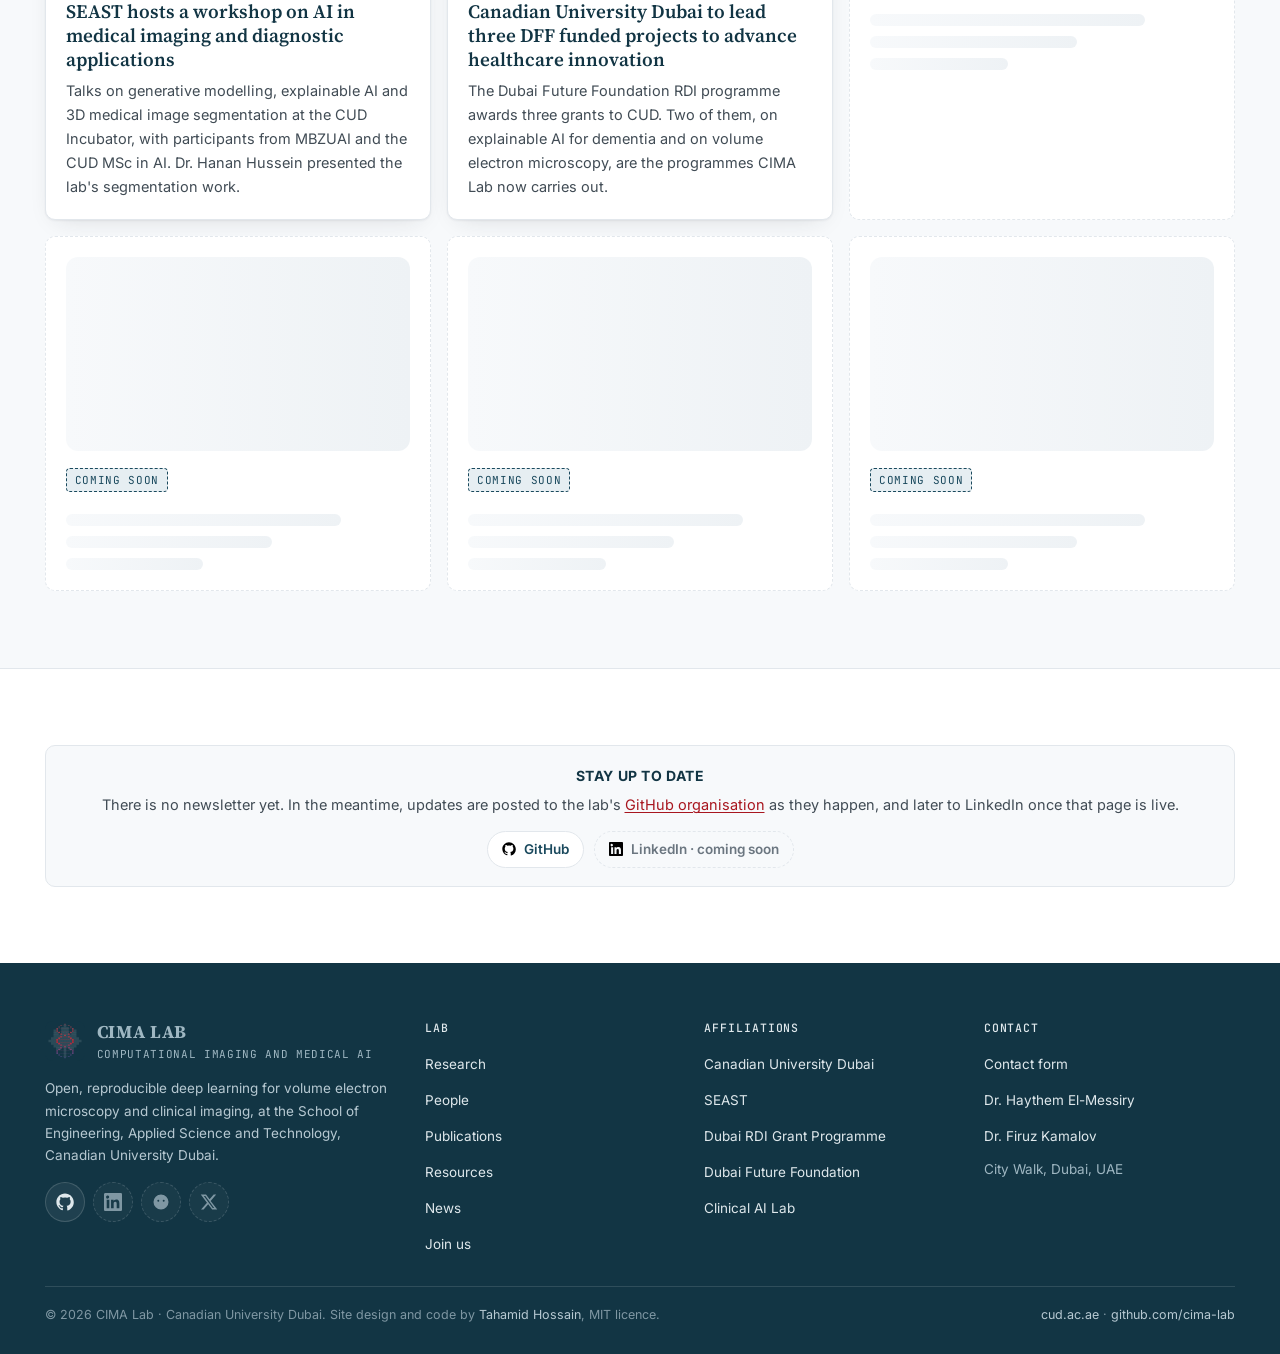
==== commit 08b7b359: "Add MIT LICENSE and site author byline in footer" ====
--- a/news/index.html
+++ b/news/index.html
@@ -223,7 +223,7 @@
       </div>
     </div>
     <div class="bottom">
-      <span>© 2026 CIMA Lab · Canadian University Dubai. Code released under open licences on GitHub.</span>
+      <span>© 2026 CIMA Lab · Canadian University Dubai. Site design and code by <a href="https://github.com/thtahamid" target="_blank" rel="noopener">Tahamid Hossain</a>, MIT licence.</span>
       <span><a href="https://www.cud.ac.ae" target="_blank" rel="noopener">cud.ac.ae</a> · <a href="https://github.com/cima-lab" target="_blank" rel="noopener">github.com/cima-lab</a></span>
     </div>
   </div>
